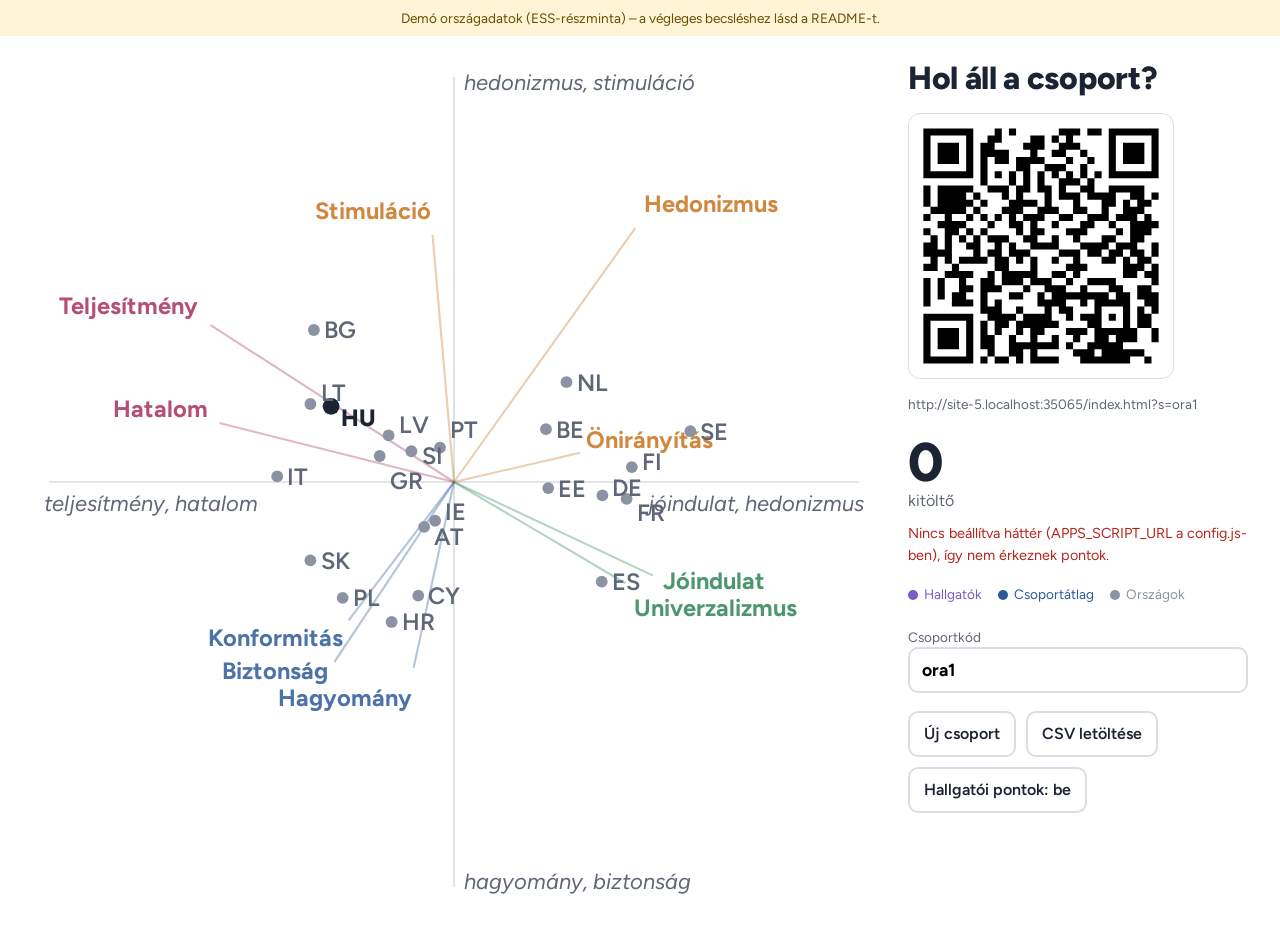
==== tanar.html @ fa2e0262 "Schwartz-értéktérkép app feltöltése GitHub Pageshez Statikus oldal (index.html, tanar.html), .nojeky" ====
<!doctype html>
<html lang="hu">
<head>
<meta charset="utf-8">
<meta name="viewport" content="width=device-width, initial-scale=1">
<title>Értéktérkép – kivetítő</title>
<link rel="preconnect" href="https://fonts.googleapis.com">
<link rel="preconnect" href="https://fonts.gstatic.com" crossorigin>
<link href="https://fonts.googleapis.com/css2?family=Figtree:wght@400;600;700;800&display=swap" rel="stylesheet">
<link rel="stylesheet" href="assets/app.css">
<script src="assets/qrcode.js"></script>
</head>
<body>
<div id="demo" class="demo-banner" hidden>Demó országadatok (ESS-részminta) – a végleges becsléshez lásd a README-t.</div>
<div class="teacher">
  <div class="map-wrap"><svg class="map" id="map" role="img" aria-label="Értéktérkép a csoport pontjaival"></svg></div>

  <aside class="side">
    <h1>Hol áll a csoport?</h1>
    <div class="qr" id="qr"></div>
    <div class="url" id="url"></div>

    <div class="count" id="count">0</div>
    <div class="muted">kitöltő</div>
    <p class="status" id="status" style="margin-top:10px"></p>

    <div class="legend">
      <span class="l-peer">Hallgatók</span>
      <span class="l-mean">Csoportátlag</span>
      <span class="l-country">Országok</span>
    </div>
    <div id="near" class="muted" style="font-size:.95rem"></div>

    <label class="muted" for="session" style="display:block;margin-top:22px;font-size:.85rem">Csoportkód</label>
    <input class="session-input" id="session" autocomplete="off" spellcheck="false">
    <div class="row">
      <button class="btn-outline" id="newSession">Új csoport</button>
      <button class="btn-outline" id="csv">CSV letöltése</button>
      <button class="btn-outline" id="toggle">Hallgatói pontok: be</button>
    </div>
  </aside>
</div>

<script src="data/countries.js"></script>
<script src="assets/config.js"></script>
<script src="assets/schwartz.js"></script>
<script src="assets/api.js"></script>
<script>
(function () {
  'use strict';
  var S = window.Schwartz, API = window.SchwartzAPI, CFG = window.SCHWARTZ_CONFIG || {};
  var DATA = window.COUNTRY_DATA, space = S.buildSpace(DATA);
  var $ = function (id) { return document.getElementById(id); };
  var rows = [], showPeers = true, timer = null;
  if (DATA.meta && DATA.meta.demo) $('demo').hidden = false;

  var session = API.session();
  $('session').value = session;

  function surveyUrl() {
    var base = location.href.split('?')[0].replace(/tanar\.html$/, '');
    if (!/\/$/.test(base)) base = base.replace(/[^/]*$/, '');
    return base + 'index.html?s=' + encodeURIComponent(session);
  }

  function renderQR() {
    var u = surveyUrl();
    $('qr').innerHTML = '';
    var qr = qrcode(0, 'M'); qr.addData(u); qr.make();
    $('qr').innerHTML = qr.createSvgTag({ cellSize: 6, margin: 2, scalable: true });
    $('url').textContent = u;
  }

  function draw() {
    var pts = [], mean = null;
    var vs = rows.map(function (r) { return S.score(r.raw); });
    if (showPeers) vs.forEach(function (v) { var p = space.project(v); pts.push({ x: p[0], y: p[1], kind: 'peer' }); });
    if (vs.length) {
      mean = S.VALUES.map(function (_, j) { return vs.reduce(function (a, v) { return a + v[j]; }, 0) / vs.length; });
      var pm = space.project(mean);
      pts.push({ x: pm[0], y: pm[1], kind: 'mean', label: 'Csoportátlag' });
      var near = S.nearestCountries(space, mean, 3).map(function (c) { return c.name; });
      $('near').textContent = 'A csoportátlaghoz legközelebb: ' + near.join(', ') + '.';
    } else {
      $('near').textContent = '';
    }
    S.drawMap($('map'), space, { points: pts, highlight: CFG.HIGHLIGHT });
    $('count').textContent = rows.length;
  }

  function refresh() {
    if (!API.enabled()) {
      $('status').className = 'status err';
      $('status').textContent = 'Nincs beállítva háttér (APPS_SCRIPT_URL a config.js-ben), így nem érkeznek pontok.';
      draw(); return;
    }
    API.list(session).then(function (r) {
      rows = r; $('status').className = 'status';
      $('status').textContent = 'Frissítve: ' + new Date().toLocaleTimeString('hu-HU');
      draw();
    }).catch(function (e) {
      $('status').className = 'status err';
      $('status').textContent = 'Hiba a lekérésnél: ' + e.message;
    });
  }

  function setSession(s) {
    session = s.replace(/[^A-Za-z0-9_-]/g, '').slice(0, 40) || 'ora1';
    $('session').value = session;
    history.replaceState(null, '', location.pathname + '?s=' + encodeURIComponent(session));
    rows = []; renderQR(); refresh();
  }

  $('session').addEventListener('change', function () { setSession(this.value); });
  $('newSession').addEventListener('click', function () {
    var d = new Date();
    setSession('ora' + (d.getMonth() + 1) + String(d.getDate()).padStart(2, '0') + '-' + Math.random().toString(36).slice(2, 5));
  });
  $('toggle').addEventListener('click', function () {
    showPeers = !showPeers; this.textContent = 'Hallgatói pontok: ' + (showPeers ? 'be' : 'ki'); draw();
  });
  $('csv').addEventListener('click', function () {
    var head = ['azonosito'].concat(S.ITEMS.map(function (i) { return i.id; })).concat(S.VALUES.map(function (v) { return 'c_' + v; })).concat(['dim1', 'dim2']);
    var lines = [head.join(',')];
    rows.forEach(function (r) {
      var v = S.score(r.raw), p = space.project(v);
      lines.push([r.id].concat(r.raw).concat(v.map(function (x) { return x.toFixed(4); })).concat([p[0].toFixed(4), p[1].toFixed(4)]).join(','));
    });
    var blob = new Blob([lines.join('\n')], { type: 'text/csv' });
    var a = document.createElement('a'); a.href = URL.createObjectURL(blob); a.download = 'schwartz_' + session + '.csv'; a.click();
  });

  renderQR(); refresh();
  timer = setInterval(refresh, 5000);
})();
</script>
</body>
</html>
---- assets/app.css ----
:root {
  --ink: #1C2333;
  --muted: #5E6677;
  --line: #DADDE3;
  --paper: #FFFFFF;
  --wash: #F3F4F7;
  --accent: #2D5A9A;
  --me: #E0472B;
  --peer: #7A5CC2;
  --open: #C8741E; --enh: #A8325E; --cons: #2D5A9A; --trans: #2E8556;
  --radius-btn: 14px;
  font-family: "Figtree", system-ui, -apple-system, "Segoe UI", Roboto, sans-serif;
  color: var(--ink);
  background: var(--paper);
  -webkit-text-size-adjust: 100%;
}
* { box-sizing: border-box; }
body { margin: 0; line-height: 1.5; }
h1, h2, h3 { line-height: 1.15; margin: 0 0 .5em; font-weight: 800; letter-spacing: -0.01em; }
h1 { font-size: clamp(2rem, 6vw, 3.2rem); }
h2 { font-size: 1.35rem; }
p { margin: 0 0 1em; max-width: 62ch; }
.muted { color: var(--muted); }
button { font: inherit; color: inherit; cursor: pointer; }
:focus-visible { outline: 3px solid var(--accent); outline-offset: 2px; }

.wrap { max-width: 720px; margin: 0 auto; padding: 24px 20px 48px; }

.btn-primary {
  background: var(--ink); color: #fff; border: 0; border-radius: var(--radius-btn);
  padding: 16px 26px; font-weight: 700; font-size: 1.05rem;
}
.btn-quiet { background: none; border: 0; color: var(--muted); padding: 8px 0; text-decoration: underline; text-underline-offset: 3px; }

.demo-banner {
  background: #FFF4D6; color: #6B4E00; font-size: .85rem; padding: 8px 20px; text-align: center;
}

/* ---- Kezdőképernyő ---- */
.intro-wheel { width: 132px; height: 132px; margin: 8px 0 20px; }
.intro ul { padding-left: 1.1em; color: var(--muted); max-width: 60ch; }

/* ---- Kérdőív ---- */
.progress { height: 6px; background: var(--wash); border-radius: 3px; overflow: hidden; margin-bottom: 10px; }
.progress > div { height: 100%; background: var(--ink); width: 0; transition: width .25s ease; }
.counter { font-size: .9rem; color: var(--muted); margin-bottom: 28px; display: flex; justify-content: space-between; }
.portrait { font-size: clamp(1.25rem, 4.6vw, 1.6rem); font-weight: 600; line-height: 1.35; margin-bottom: 10px; min-height: 5.4em; }
.prompt { color: var(--muted); margin-bottom: 18px; }
.options { display: grid; gap: 10px; }
.opt {
  display: flex; align-items: center; gap: 14px; width: 100%; text-align: left;
  background: var(--paper); border: 2px solid var(--line); border-radius: var(--radius-btn);
  padding: 14px 16px; font-size: 1.02rem; transition: border-color .12s, background .12s;
}
.opt .dot { flex: none; width: 22px; height: 22px; border-radius: 50%; border: 2px solid var(--line); }
.opt:hover { border-color: #AEB4C0; }
.opt.selected { border-color: var(--ink); background: var(--wash); }
.opt.selected .dot { border-color: var(--ink); background: var(--ink); box-shadow: inset 0 0 0 4px var(--wash); }

/* ---- Eredmény ---- */
.map-wrap { position: relative; margin: 8px -8px 0; }
svg.map { width: 100%; height: auto; display: block; }
svg.map .axis { stroke: var(--line); stroke-width: 2; }
svg.map .axis-end { fill: var(--muted); font-size: 26px; font-style: italic; }
svg.map .arrow { stroke-width: 2.5; opacity: .35; }
svg.map .arrow-label { font-size: 28px; font-weight: 700; opacity: .85; }
svg.map .country { fill: #8B93A3; }
svg.map .country.hl { fill: var(--ink); }
svg.map .country-label { font-size: 28px; fill: #5E6677; font-weight: 600; }
svg.map .country-label.hl { fill: var(--ink); font-weight: 800; }
svg.map .peer { fill: var(--peer); opacity: .5; }
svg.map .peer.out, svg.map .me.out { fill: #fff; stroke-width: 4; }
svg.map .peer.out { stroke: var(--peer); }
svg.map .mean { fill: var(--accent); stroke: #fff; stroke-width: 3; }
svg.map .mean-label { font-size: 24px; font-weight: 800; fill: var(--accent); }
svg.map .me { fill: var(--me); stroke: #fff; stroke-width: 3; }
svg.map .me.out { stroke: var(--me); }
svg.map .me-halo { fill: var(--me); opacity: .18; }
svg.map .me-label { font-size: 30px; font-weight: 800; fill: var(--me); }

.legend { display: flex; flex-wrap: wrap; gap: 6px 16px; font-size: .85rem; color: var(--muted); margin: 6px 0 22px; }
.legend span::before { content: ""; display: inline-block; width: 10px; height: 10px; border-radius: 50%; margin-right: 6px; vertical-align: -1px; background: currentColor; }
.legend .l-me { color: var(--me); } .legend .l-country { color: #8B93A3; } .legend .l-peer { color: var(--peer); } .legend .l-mean { color: var(--accent); }

.near { display: grid; grid-template-columns: repeat(3, 1fr); gap: 10px; margin: 6px 0 28px; }
.near div { background: var(--wash); border-radius: 12px; padding: 12px; }
.near b { display: block; font-size: 1.05rem; }
.near small { color: var(--muted); }

.bars { display: grid; gap: 8px; margin: 10px 0 8px; }
.bar-row { display: grid; grid-template-columns: 7.4em 1fr; align-items: center; gap: 10px; font-size: .92rem; }
.bar-track { position: relative; height: 18px; background: var(--wash); border-radius: 4px; }
.bar-track .zero { position: absolute; left: 50%; top: -3px; bottom: -3px; width: 1px; background: #AEB4C0; }
.bar-track .fill { position: absolute; top: 3px; bottom: 3px; border-radius: 3px; }
.bar-track .ref { position: absolute; top: -4px; bottom: -4px; width: 3px; background: var(--ink); border-radius: 2px; }
.bars-note { font-size: .82rem; color: var(--muted); }

.status { font-size: .9rem; color: var(--muted); margin: 0 0 18px; }
.status.ok { color: #2E8556; } .status.err { color: #B3261E; }

details { margin-top: 30px; color: var(--muted); font-size: .9rem; }
details summary { cursor: pointer; font-weight: 600; color: var(--ink); }

/* ---- Tanári nézet ---- */
.teacher { display: grid; grid-template-columns: minmax(0, 1fr) 340px; gap: 32px; padding: 24px 32px; min-height: 100vh; align-items: start; }
.teacher .map-wrap { margin: 0; }
.teacher svg.map { max-height: calc(100vh - 48px); }
.side h1 { font-size: 2rem; }
.qr { background: #fff; padding: 12px; border: 1px solid var(--line); border-radius: 12px; display: inline-block; }
.qr svg { display: block; width: 240px; height: 240px; }
.url { font-size: .85rem; word-break: break-all; color: var(--muted); margin: 8px 0 20px; }
.count { font-size: 3.4rem; font-weight: 800; line-height: 1; }
.side .row { display: flex; gap: 10px; flex-wrap: wrap; margin-top: 18px; }
.btn-outline { background: #fff; border: 2px solid var(--line); border-radius: 10px; padding: 9px 14px; font-weight: 600; }
.session-input { font: inherit; font-weight: 700; font-size: 1.1rem; border: 2px solid var(--line); border-radius: 10px; padding: 8px 12px; width: 100%; }
@media (max-width: 900px) { .teacher { grid-template-columns: 1fr; padding: 16px; } }
@media (prefers-reduced-motion: reduce) { * { transition: none !important; } }
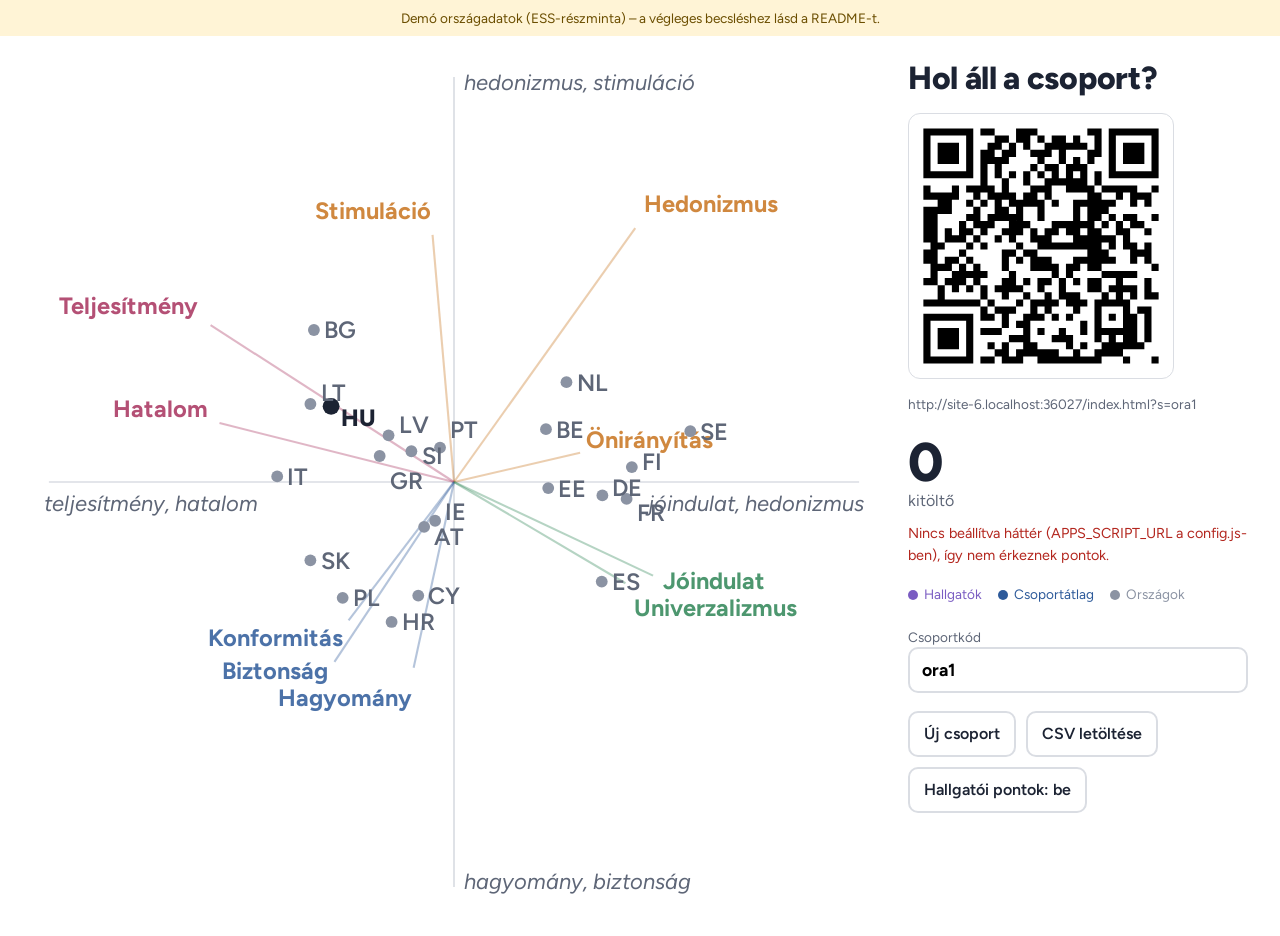
==== commit f79fd3b8: "Favicon hozzáadása (Pages-build indítása) Co-Authored-By: Claude Opus 5.5 <noreply@anthropic.com> Cl" ====
--- a/tanar.html
+++ b/tanar.html
@@ -7,6 +7,7 @@
 <link rel="preconnect" href="https://fonts.googleapis.com">
 <link rel="preconnect" href="https://fonts.gstatic.com" crossorigin>
 <link href="https://fonts.googleapis.com/css2?family=Figtree:wght@400;600;700;800&display=swap" rel="stylesheet">
+<link rel="icon" href="data:image/svg+xml,%3Csvg xmlns=%22http://www.w3.org/2000/svg%22 viewBox=%220 0 100 100%22%3E%3Ccircle cx=%2250%22 cy=%2250%22 r=%2236%22 fill=%22none%22 stroke=%22%23c97a1e%22 stroke-width=%2216%22/%3E%3C/svg%3E">
 <link rel="stylesheet" href="assets/app.css">
 <script src="assets/qrcode.js"></script>
 </head>
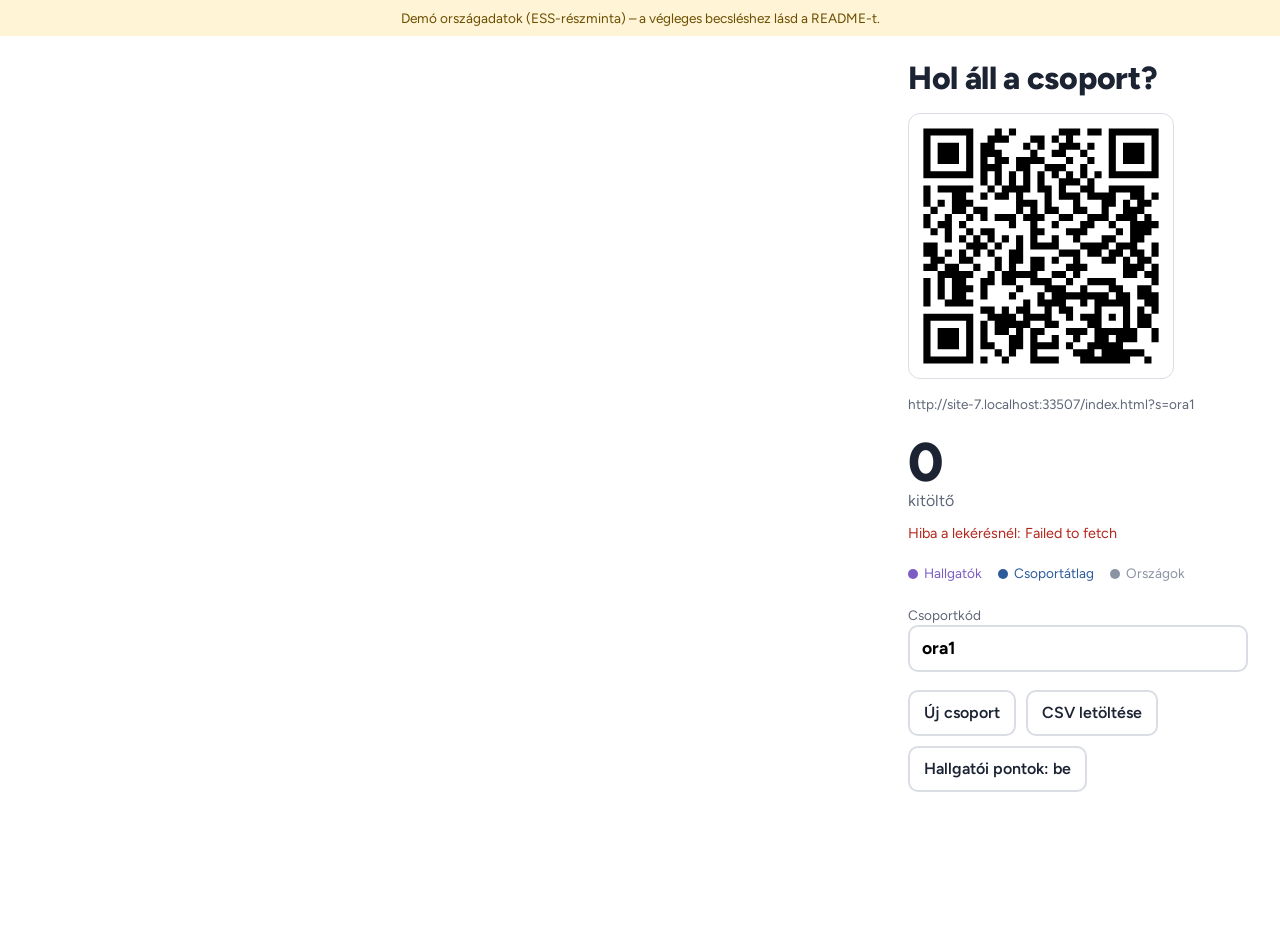
==== commit c0ad868f: "Verziószám a JS/CSS hivatkozásokon, hogy a böngésző ne a régi fájlt használja Co-Authored-By: Claude" ====
--- a/tanar.html
+++ b/tanar.html
@@ -8,8 +8,8 @@
 <link rel="preconnect" href="https://fonts.gstatic.com" crossorigin>
 <link href="https://fonts.googleapis.com/css2?family=Figtree:wght@400;600;700;800&display=swap" rel="stylesheet">
 <link rel="icon" href="data:image/svg+xml,%3Csvg xmlns=%22http://www.w3.org/2000/svg%22 viewBox=%220 0 100 100%22%3E%3Ccircle cx=%2250%22 cy=%2250%22 r=%2236%22 fill=%22none%22 stroke=%22%23c97a1e%22 stroke-width=%2216%22/%3E%3C/svg%3E">
-<link rel="stylesheet" href="assets/app.css">
-<script src="assets/qrcode.js"></script>
+<link rel="stylesheet" href="assets/app.css?v=2">
+<script src="assets/qrcode.js?v=2"></script>
 </head>
 <body>
 <div id="demo" class="demo-banner" hidden>Demó országadatok (ESS-részminta) – a végleges becsléshez lásd a README-t.</div>
@@ -42,10 +42,10 @@
   </aside>
 </div>
 
-<script src="data/countries.js"></script>
-<script src="assets/config.js"></script>
-<script src="assets/schwartz.js"></script>
-<script src="assets/api.js"></script>
+<script src="data/countries.js?v=2"></script>
+<script src="assets/config.js?v=2"></script>
+<script src="assets/schwartz.js?v=2"></script>
+<script src="assets/api.js?v=2"></script>
 <script>
 (function () {
   'use strict';
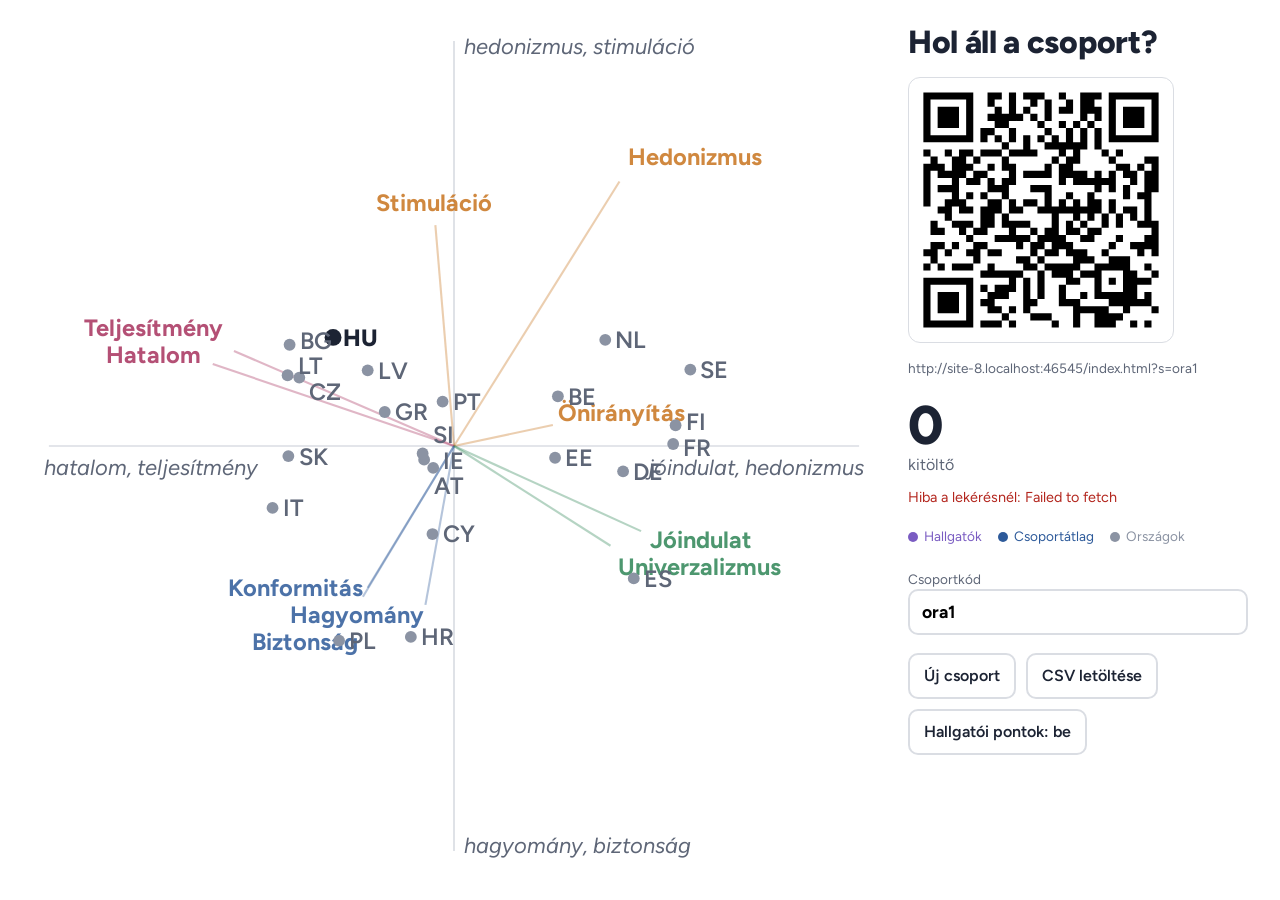
==== commit c6758f9e: "Országadatok: teljes, súlyozott ESS 11 (+ CZ: ESS 10) minta - ess_aggregate.py: összefűzött fájlban " ====
--- a/tanar.html
+++ b/tanar.html
@@ -8,8 +8,8 @@
 <link rel="preconnect" href="https://fonts.gstatic.com" crossorigin>
 <link href="https://fonts.googleapis.com/css2?family=Figtree:wght@400;600;700;800&display=swap" rel="stylesheet">
 <link rel="icon" href="data:image/svg+xml,%3Csvg xmlns=%22http://www.w3.org/2000/svg%22 viewBox=%220 0 100 100%22%3E%3Ccircle cx=%2250%22 cy=%2250%22 r=%2236%22 fill=%22none%22 stroke=%22%23c97a1e%22 stroke-width=%2216%22/%3E%3C/svg%3E">
-<link rel="stylesheet" href="assets/app.css?v=2">
-<script src="assets/qrcode.js?v=2"></script>
+<link rel="stylesheet" href="assets/app.css?v=3">
+<script src="assets/qrcode.js?v=3"></script>
 </head>
 <body>
 <div id="demo" class="demo-banner" hidden>Demó országadatok (ESS-részminta) – a végleges becsléshez lásd a README-t.</div>
@@ -42,10 +42,10 @@
   </aside>
 </div>
 
-<script src="data/countries.js?v=2"></script>
-<script src="assets/config.js?v=2"></script>
-<script src="assets/schwartz.js?v=2"></script>
-<script src="assets/api.js?v=2"></script>
+<script src="data/countries.js?v=3"></script>
+<script src="assets/config.js?v=3"></script>
+<script src="assets/schwartz.js?v=3"></script>
+<script src="assets/api.js?v=3"></script>
 <script>
 (function () {
   'use strict';
@@ -102,6 +102,7 @@
     }).catch(function (e) {
       $('status').className = 'status err';
       $('status').textContent = 'Hiba a lekérésnél: ' + e.message;
+      draw();
     });
   }
 
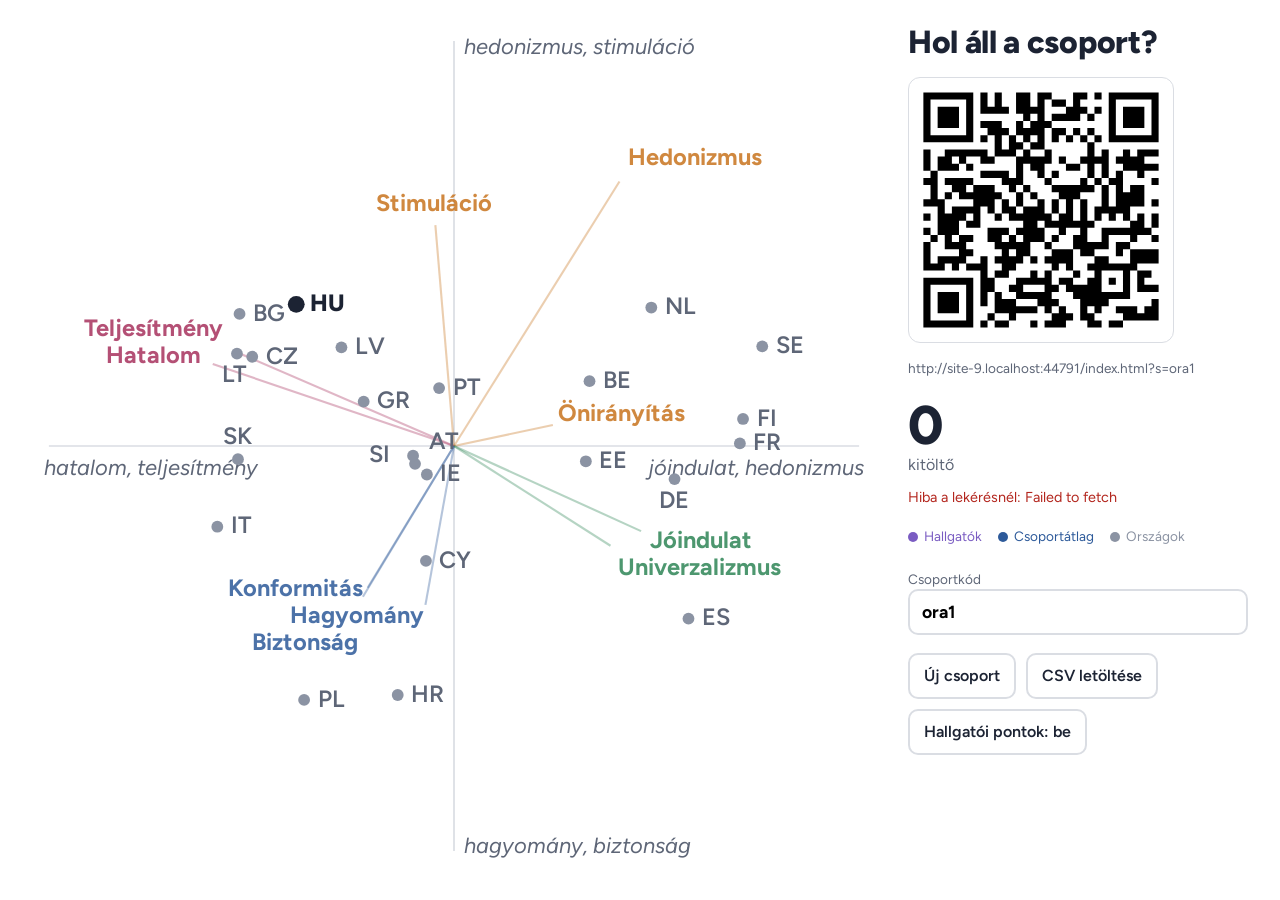
==== commit ec80a5a4: "Térkép: országcímkék ütközésmentes elhelyezése, szorosabb nagyítás Minden címkénél 8 irányban, 3 táv" ====
--- a/tanar.html
+++ b/tanar.html
@@ -8,8 +8,8 @@
 <link rel="preconnect" href="https://fonts.gstatic.com" crossorigin>
 <link href="https://fonts.googleapis.com/css2?family=Figtree:wght@400;600;700;800&display=swap" rel="stylesheet">
 <link rel="icon" href="data:image/svg+xml,%3Csvg xmlns=%22http://www.w3.org/2000/svg%22 viewBox=%220 0 100 100%22%3E%3Ccircle cx=%2250%22 cy=%2250%22 r=%2236%22 fill=%22none%22 stroke=%22%23c97a1e%22 stroke-width=%2216%22/%3E%3C/svg%3E">
-<link rel="stylesheet" href="assets/app.css?v=3">
-<script src="assets/qrcode.js?v=3"></script>
+<link rel="stylesheet" href="assets/app.css?v=4">
+<script src="assets/qrcode.js?v=4"></script>
 </head>
 <body>
 <div id="demo" class="demo-banner" hidden>Demó országadatok (ESS-részminta) – a végleges becsléshez lásd a README-t.</div>
@@ -42,10 +42,10 @@
   </aside>
 </div>
 
-<script src="data/countries.js?v=3"></script>
-<script src="assets/config.js?v=3"></script>
-<script src="assets/schwartz.js?v=3"></script>
-<script src="assets/api.js?v=3"></script>
+<script src="data/countries.js?v=4"></script>
+<script src="assets/config.js?v=4"></script>
+<script src="assets/schwartz.js?v=4"></script>
+<script src="assets/api.js?v=4"></script>
 <script>
 (function () {
   'use strict';
--- a/assets/app.css
+++ b/assets/app.css
@@ -66,6 +66,7 @@
 svg.map .arrow-label { font-size: 28px; font-weight: 700; opacity: .85; }
 svg.map .country { fill: #8B93A3; }
 svg.map .country.hl { fill: var(--ink); }
+svg.map .leader { stroke: #8B93A3; stroke-width: 1.5; opacity: .7; }
 svg.map .country-label { font-size: 28px; fill: #5E6677; font-weight: 600; }
 svg.map .country-label.hl { fill: var(--ink); font-weight: 800; }
 svg.map .peer { fill: var(--peer); opacity: .5; }
